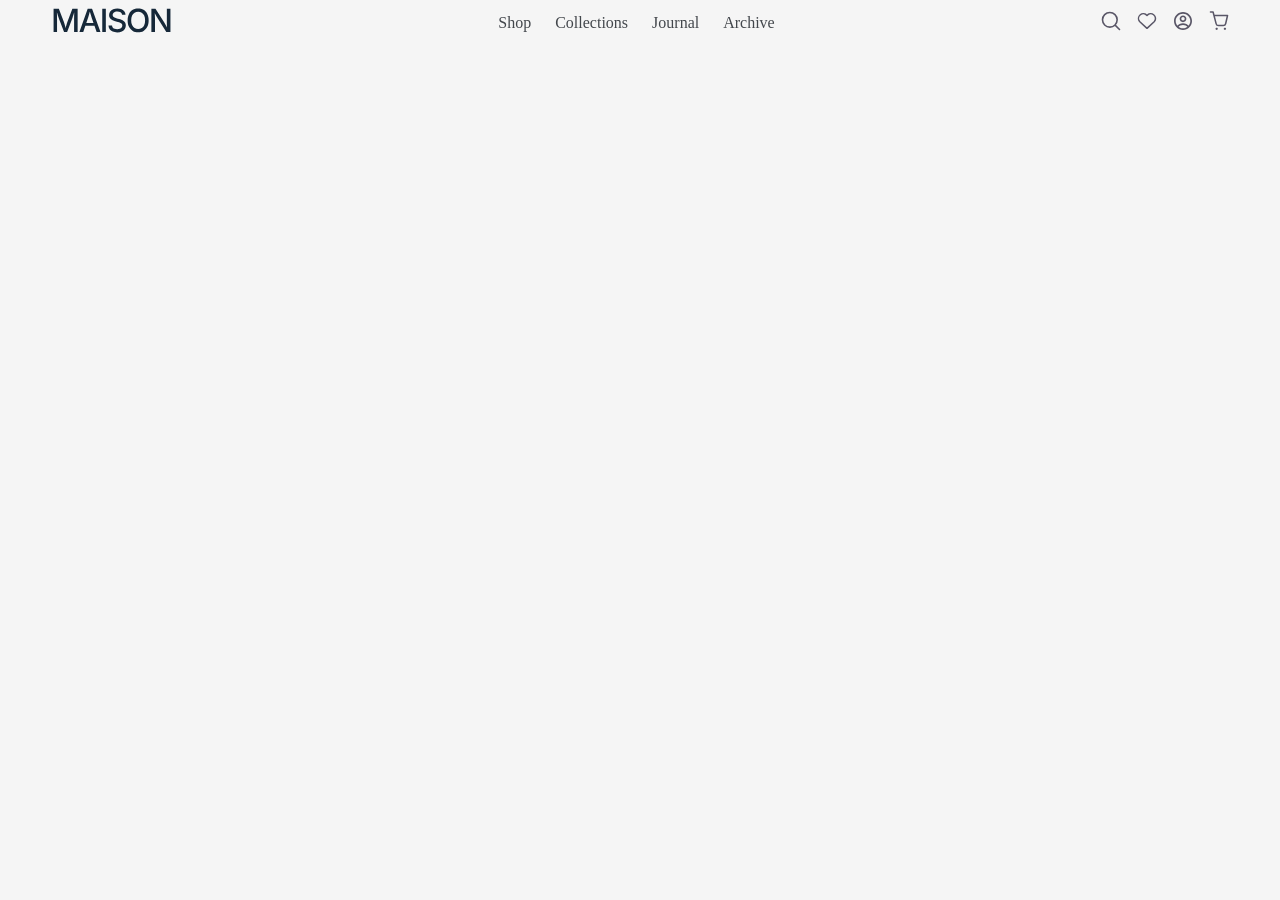
==== index.html @ d55e0b12 "Creat navbar" ====
<!DOCTYPE html>
<html lang="en">
<head>
    <meta charset="UTF-8">
    <meta name="viewport" content="width=device-width, initial-scale=1.0">
    <title>Document</title>
    <link  rel="stylesheet" href="./assets/CSS/main.css"> 
</head>
<body>
    <div class="header">
    <div class="container">
        <div class="row">
            <div class="logo">
            <a href="index.html">
                 <img src="./assets/imgs/Brand Logo.svg">
            </a>
            </div>
            <div class="list">
            <ul>
                <li><a href="shop.html">Shop</a></li>
                <li><a href="#">Collections</a></li>
                <li><a href="#">Journal</a></li>
                <li><a href="#">Archive</a></li>
            </ul>
            </div>
            <div class="icons">
            <ul>
                <li>
                  <a href="#">
                 <img src="./assets/imgs/Search.svg">
                  </a>
                </li>
                  <li>
                  <a href="wishlist.html">
                 <img src="./assets/imgs/Heart.svg">
                  </a>
                </li>
                  <li>
                  <a href="login.html">
                 <img src="./assets/imgs/Avatar.svg">
                  </a>
                </li>
                  <li>
                  <a href="cart.html">
                 <img src="./assets/imgs/Shopping cart.svg">
                  </a>
                </li>
            </ul>
        </div>
        </div>
    </div>
</div>



</body>
</html>
---- assets/CSS/main.css ----
*{
    padding: 0;
    margin: 0;
    box-sizing: border-box;
}
.header{
    display: flex;
    justify-content: space-between;

}
ul{
    list-style: none;
}
.list ul{
    display:flex;
    gap:24px;
}
.list a{
    color:#43474C
}
body{
    background-color:#F5F5F5;
}
a{
    text-decoration: none;
}
.icons ul{
    display: flex;
    gap:16px;
}

.container {

    margin: auto;
}

.row {
    display: flex;
    flex-wrap: wrap;
    justify-content: space-between;
    align-items: center;
    gap:326.29px;
}
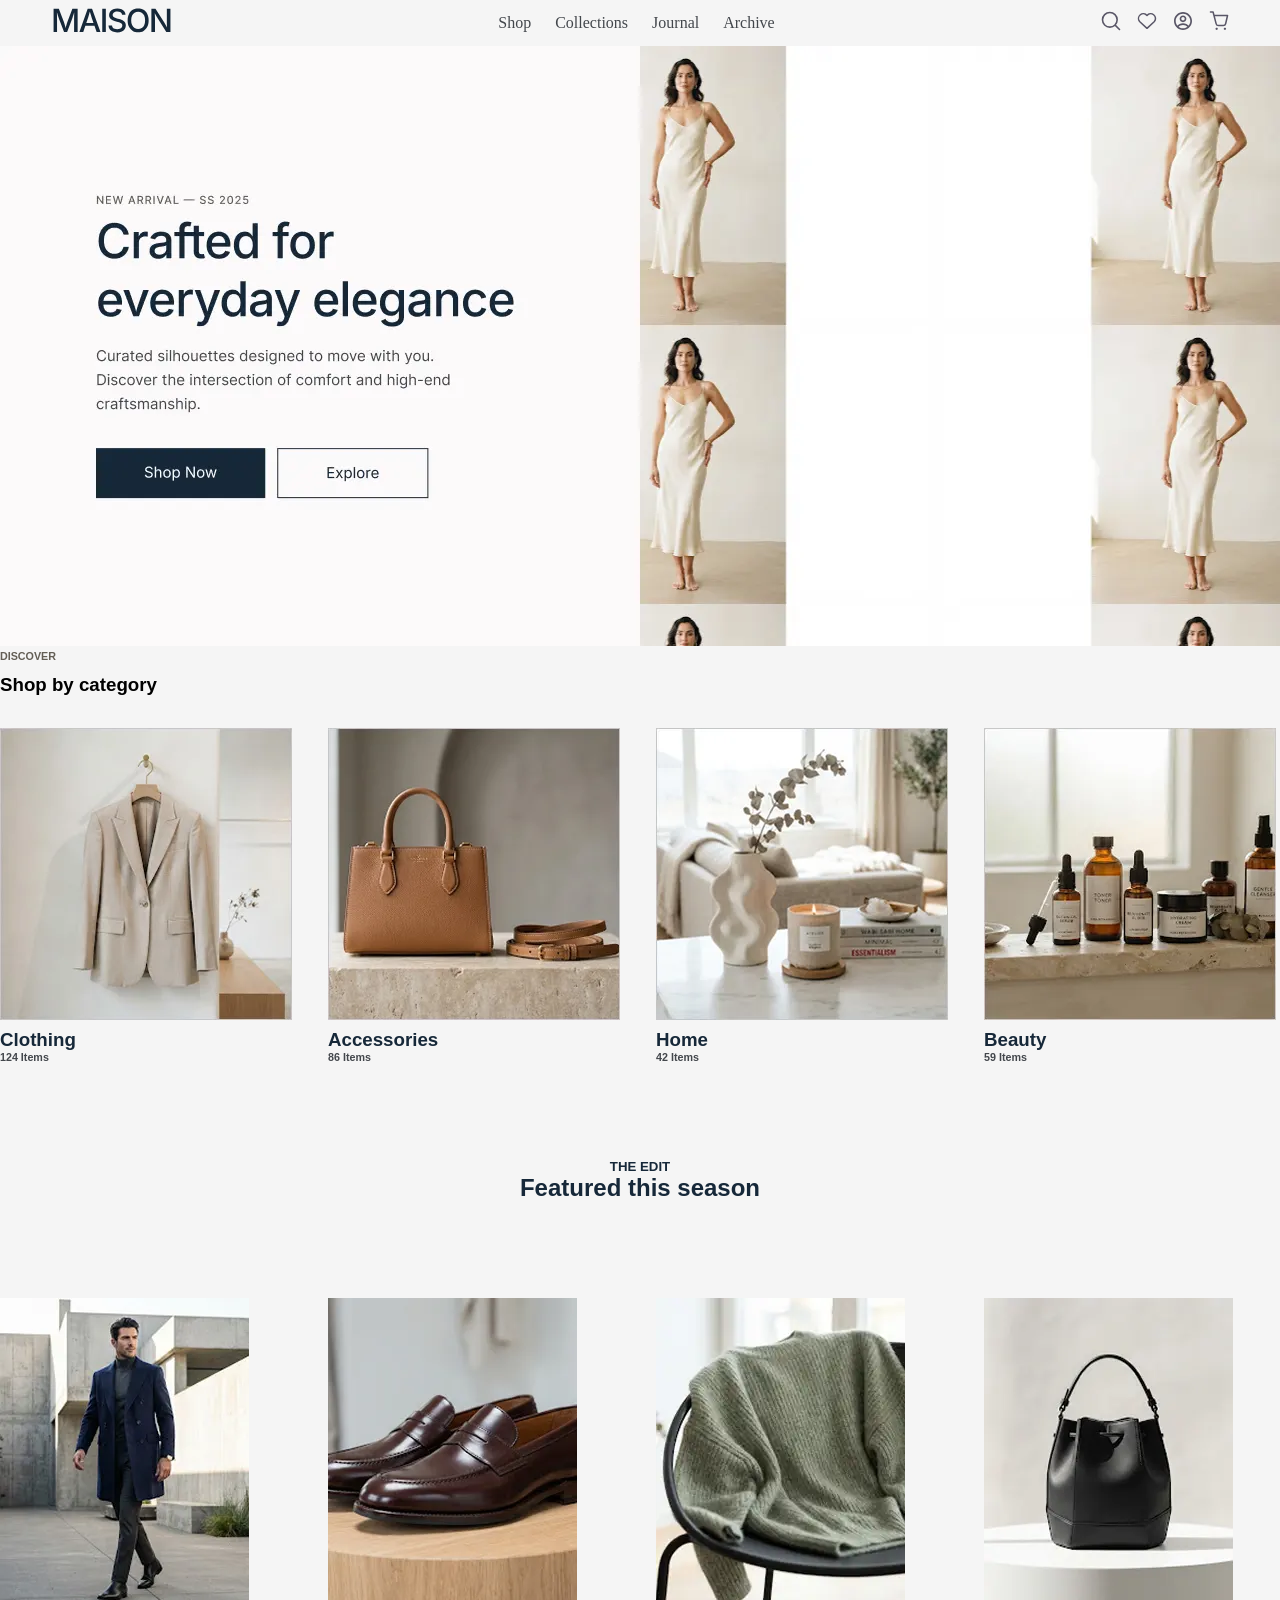
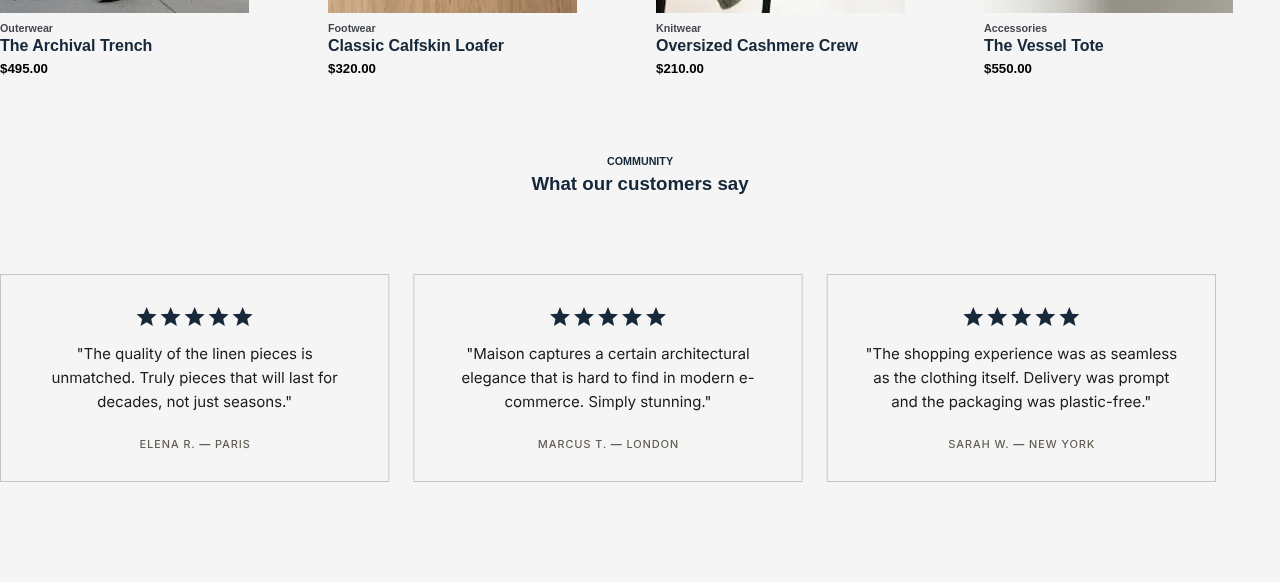
==== commit f36b93c9: "Complete homepage content" ====
--- a/index.html
+++ b/index.html
@@ -50,8 +50,82 @@
         </div>
     </div>
 </div>
-
-
+<div class="sections">
+  <div class="container">
+      <div class="section1">
+         <img src="./assets/imgs/Hero Section.webp" height="600" width="1280">
+      </div>
+      <div class="section2">
+       <div class="title">
+          <h6>DISCOVER</h6>
+          <h3>Shop by category</h3>
+       </div>
+       <div class="collections">
+            <div class="collection">
+              <img src="./assets/imgs/clothes.webp">
+              <h3>Clothing</h3>
+              <h6>124 Items</h6>
+            </div>
+            <div class="collection">
+              <img src="./assets/imgs/bags.webp">
+              <h3>Accessories</h3>
+              <h6>86 Items</h6>
+            </div>
+            <div class="collection">
+              <img src="./assets/imgs/homedec (1).webp">
+              <h3>Home</h3>
+              <h6>42 Items</h6>
+            </div>
+            <div class="collection">
+              <img src="./assets/imgs/carepro.webp">
+              <h3>Beauty</h3>
+              <h6>59 Items</h6>
+            </div>
+       </div>
+     </div>
+     <div class="section3">
+       <div class="top">
+         <h5>THE EDIT</h5>
+         <h2>Featured this season</h2>
+       </div>
+       <div class="collections">
+        <div class="collection">
+              <img src="./assets/imgs/op1.webp">
+              <h6>Outerwear</h6>
+              <h4> The Archival Trench</h4>
+              <h5>$495.00 </h5>
+        </div>
+        <div class="collection">
+              <img src="./assets/imgs/op2.webp">
+              <h6>Footwear </h6>
+              <h4>Classic Calfskin Loafer </h4>
+              <h5> $320.00</h5>
+        </div>
+        <div class="collection">
+              <img src="./assets/imgs/op3.webp">
+              <h6> Knitwear</h6>
+              <h4>Oversized Cashmere Crew </h4>
+              <h5> $210.00</h5>
+        </div>
+        <div class="collection">
+              <img src="./assets/imgs/op4.webp">
+              <h6>Accessories </h6>
+              <h4> The Vessel Tote</h4>
+              <h5> $550.00</h5>
+        </div>
+       </div>
+      </div>
+      <div class="section3">
+        <div class="title2">
+          <h6> COMMUNITY</h6>
+          <h3>What our customers say </h3>
+       </div>
+       <div class="select">
+          <img src="./assets/imgs/Container.svg">
+       </div>
+      </div>
+  </div>
+</div>
 
 </body>
 </html>
--- a/assets/CSS/main.css
+++ b/assets/CSS/main.css
@@ -41,4 +41,67 @@
     align-items: center;
     gap:326.29px;
 }
+.sections{
+     display: flex;
+    justify-content: space-between;
+}
+.title h6{
+    color:#635E55 ;
+    margin-bottom: 12px;
+}
+.title h2{
+    color: #162839;
+    margin-top: 0px;
+    margin-bottom: 12px;
+}
+.title{
+    font-family:Arial, Helvetica, sans-serif;
+}
+.collections{
+    display: flex;
+    gap:38px;
+}
+.collection
+{
+ width: 290px;
+ font-family:Arial, Helvetica, sans-serif;
+}
+.collection img{
+    margin-top: 32px;
+    margin-bottom: 5px;
+}
+.collection h3{
+    color: #162839;
+}
+.collection h6{
+    color: #43474C;
+}
+.top {
+  color: #162839;
+  font-family:Arial, Helvetica, sans-serif;
+  text-align: center;
+  margin-top: 96px;
+  margin-bottom: 64.01px;
+}
 
+.collections h4{
+    color: #162839;
+    font-family:Arial, Helvetica, sans-serif;
+    margin-top: 3px;
+    margin-bottom: 6px;
+}
+.title2{
+    color: #162839;
+  font-family:Arial, Helvetica, sans-serif;
+  text-align: center;
+  margin-bottom: 64.01px;
+  margin-top: 64.01px;
+  padding: 15px;
+
+}
+.title2 h6{
+    margin-bottom: 6px;
+}
+.select{
+    margin-bottom: 96px;
+}
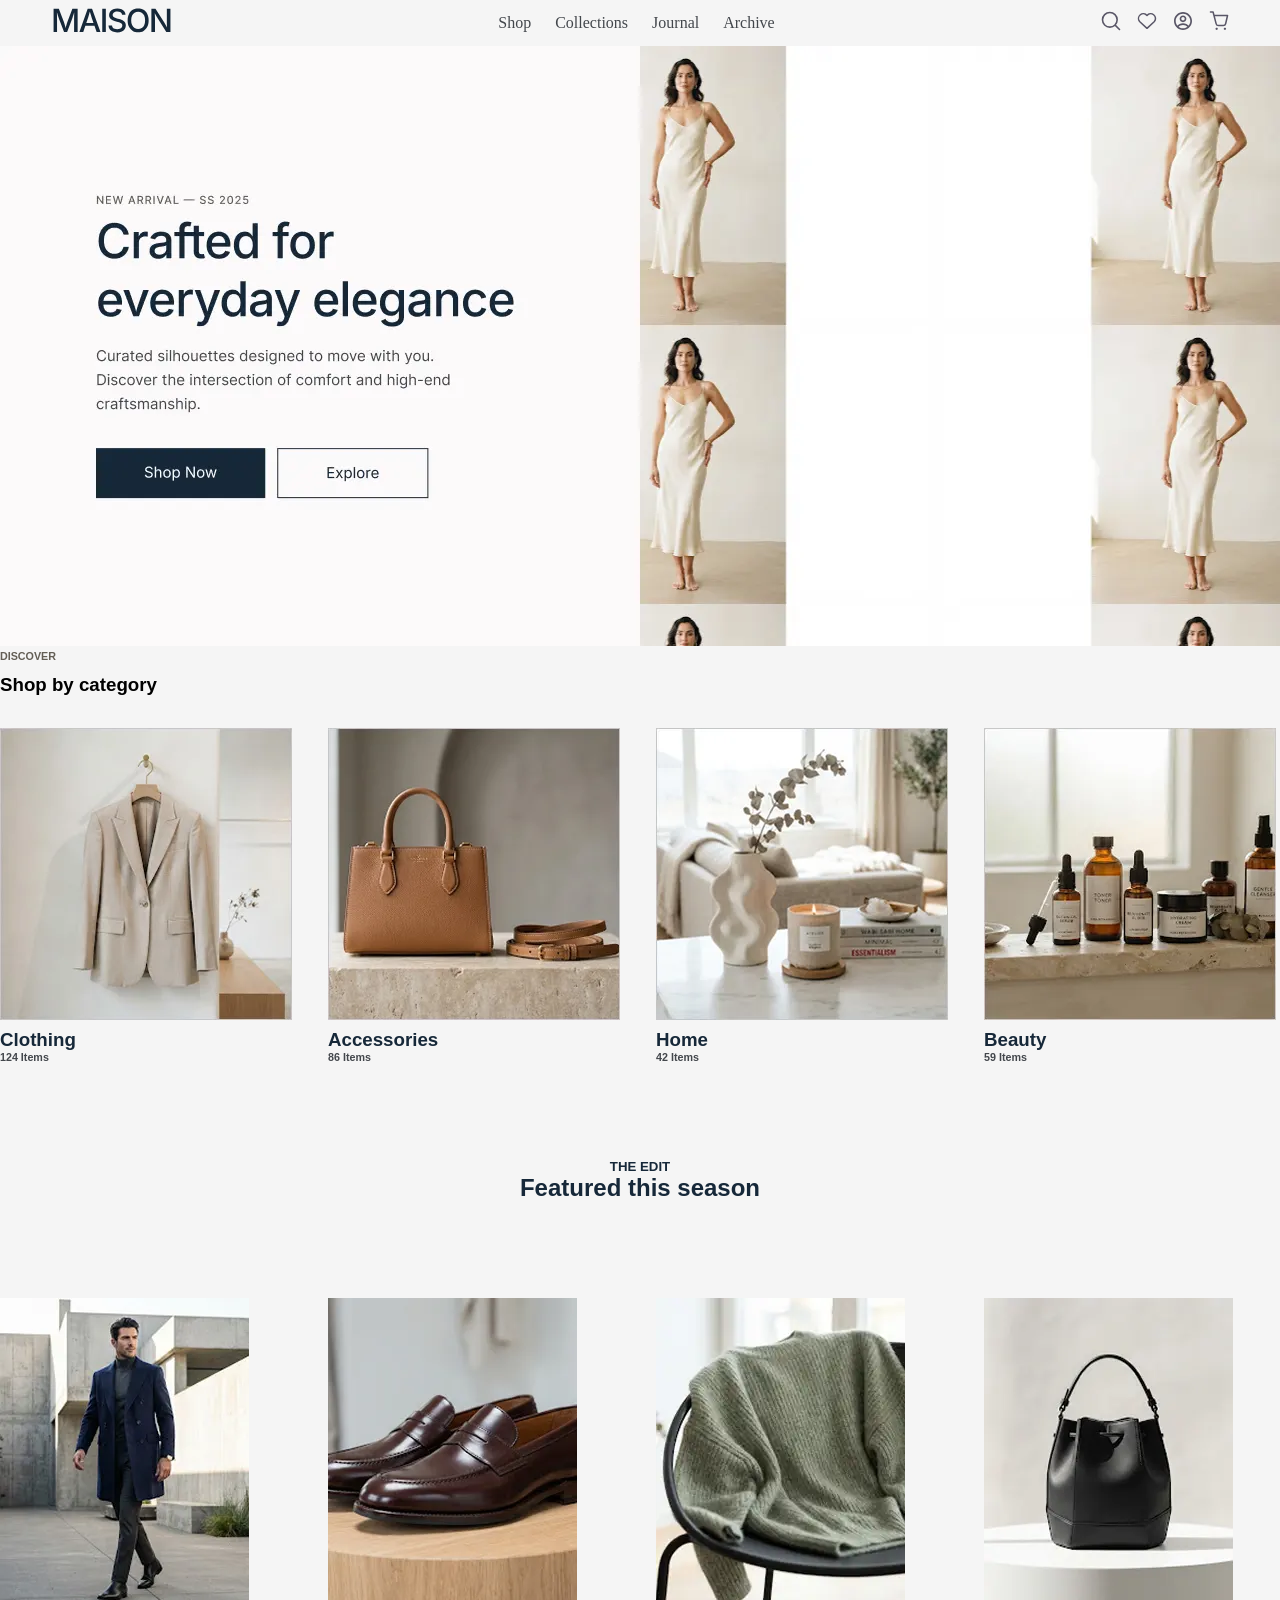
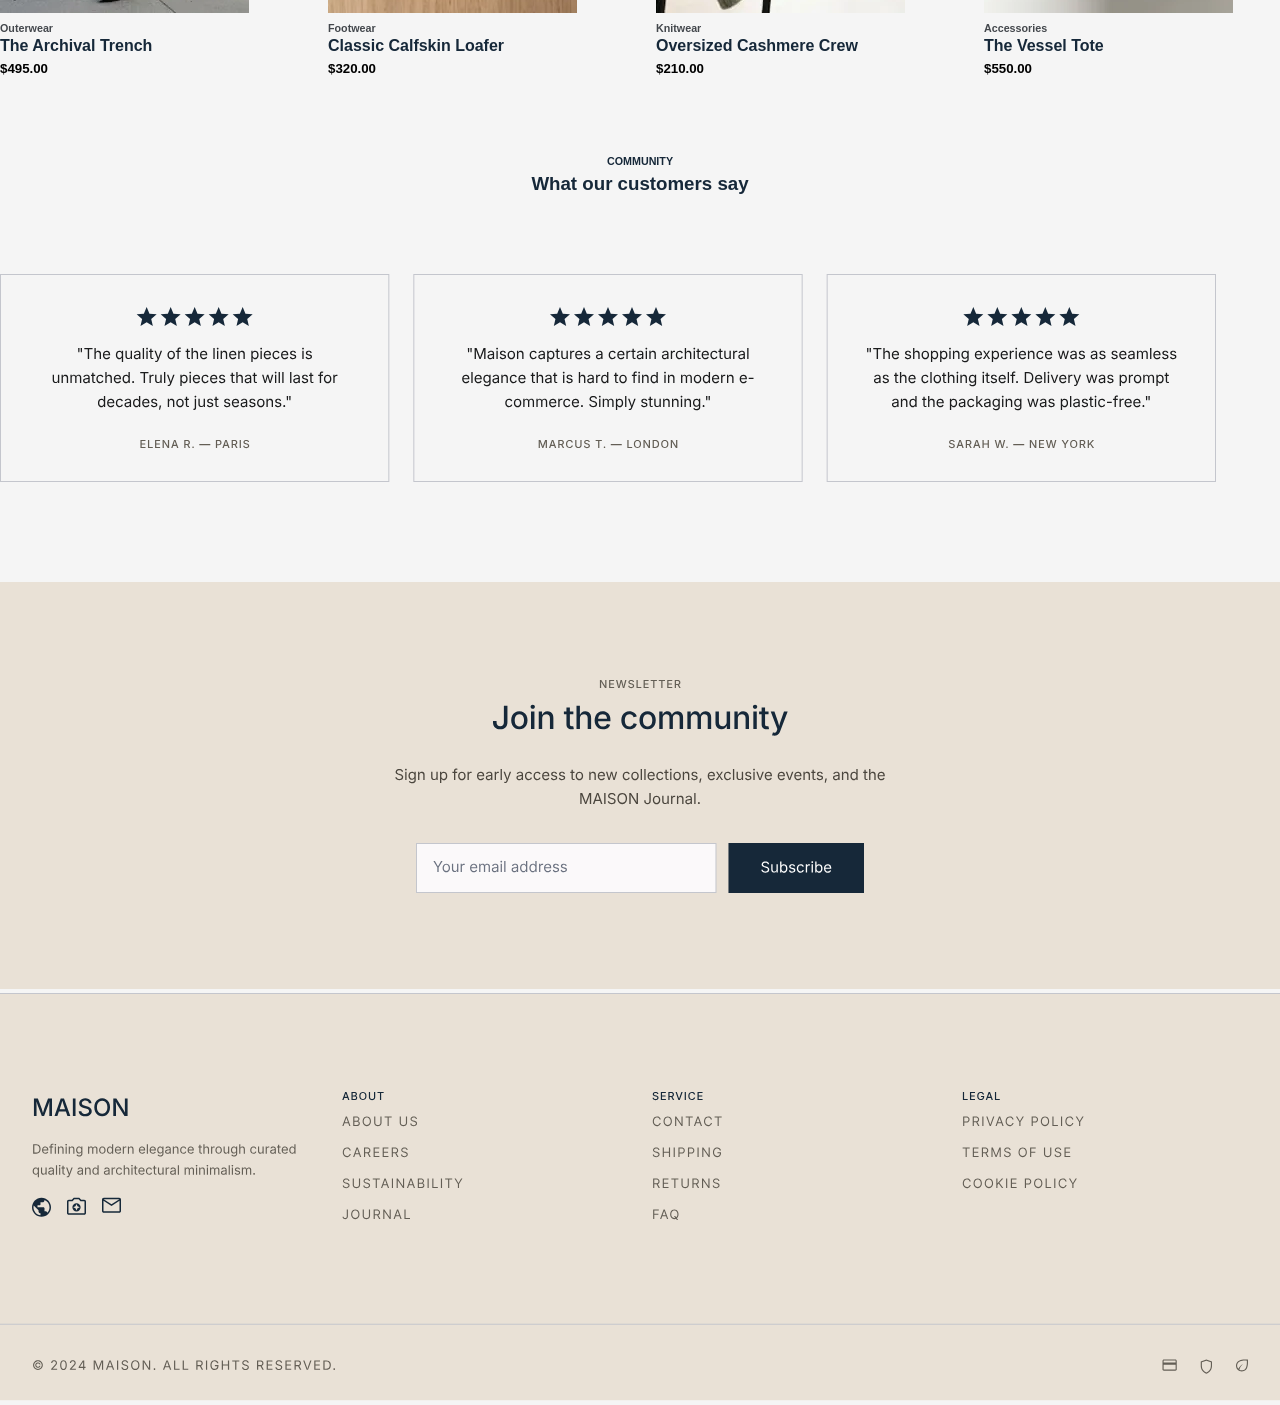
==== commit 1e2b8afc: "Create homepage footer" ====
--- a/index.html
+++ b/index.html
@@ -124,6 +124,10 @@
           <img src="./assets/imgs/Container.svg">
        </div>
       </div>
+      <div class="lastsection_footer">
+         <div><img src="./assets/imgs/joincomm.svg"> </div>
+         <div class="footer"> <img src="./assets/imgs/Footer.svg"></div>
+      </div>
   </div>
 </div>
 
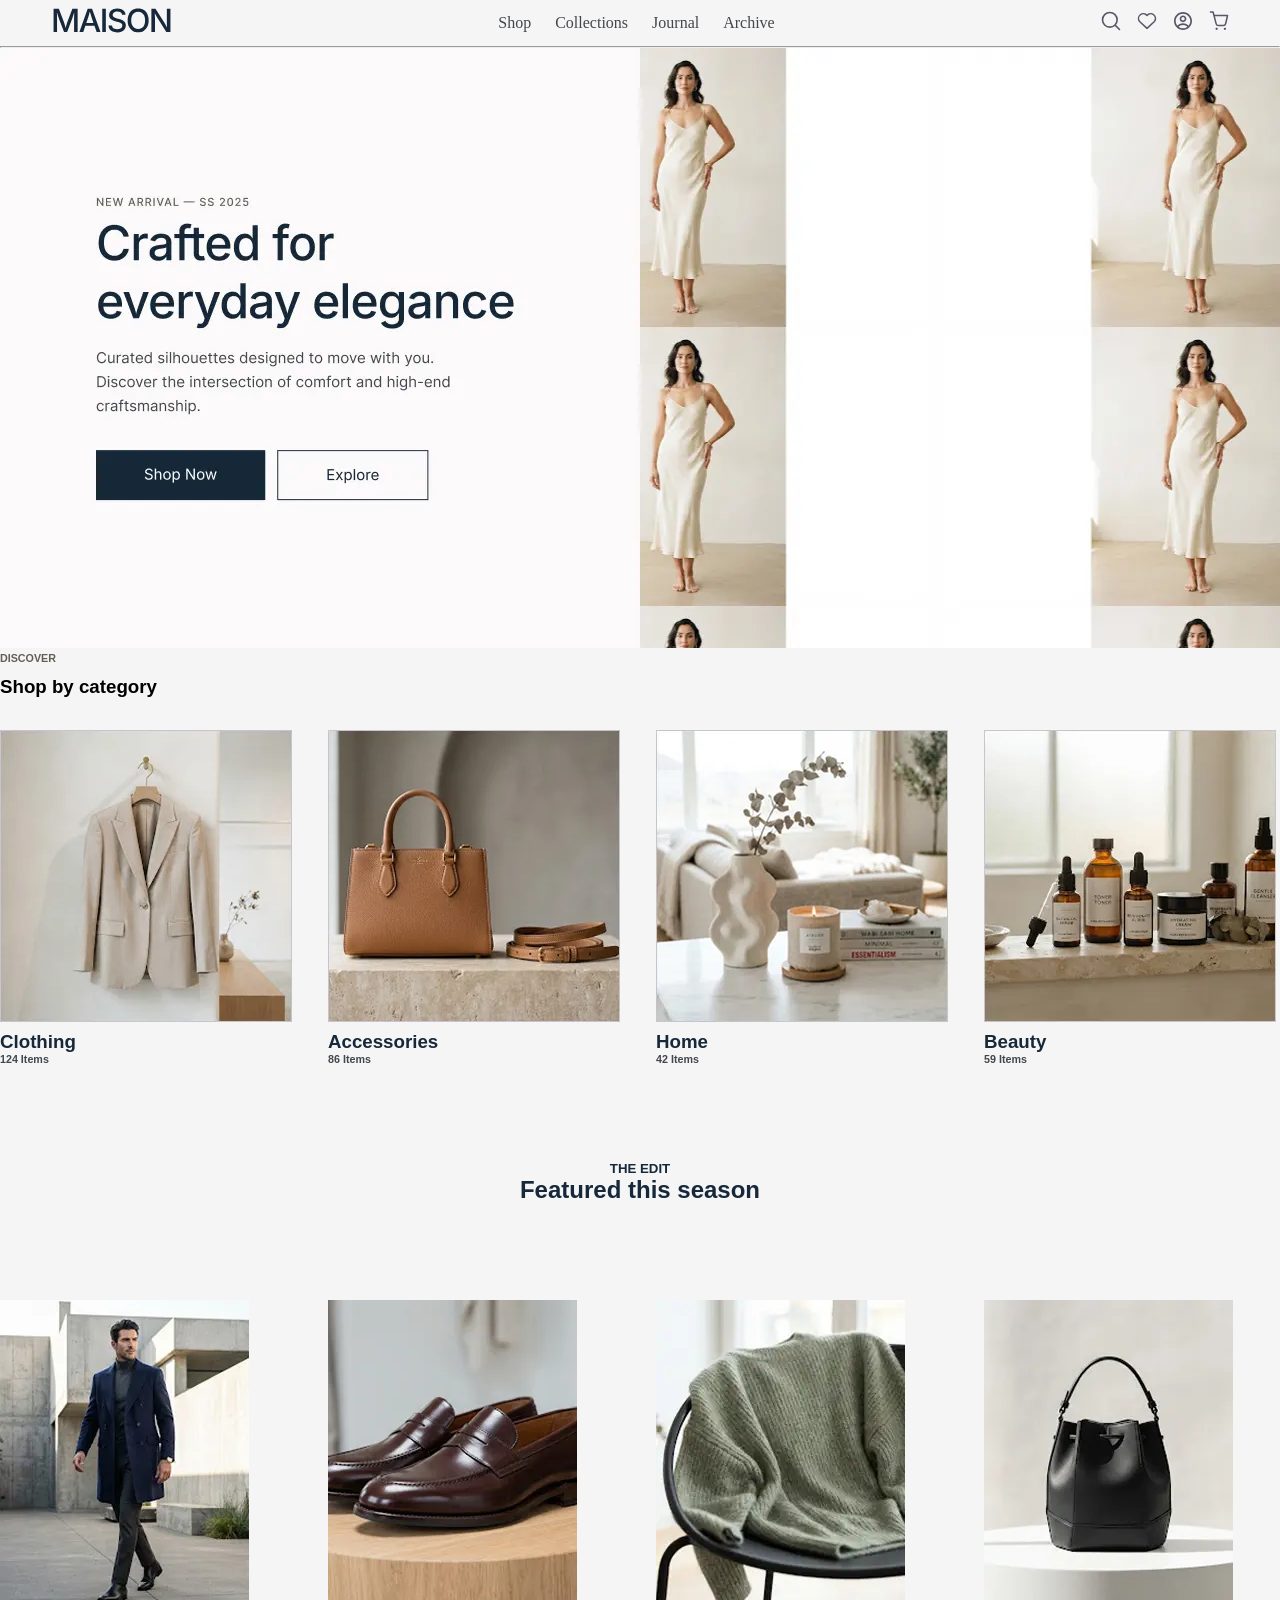
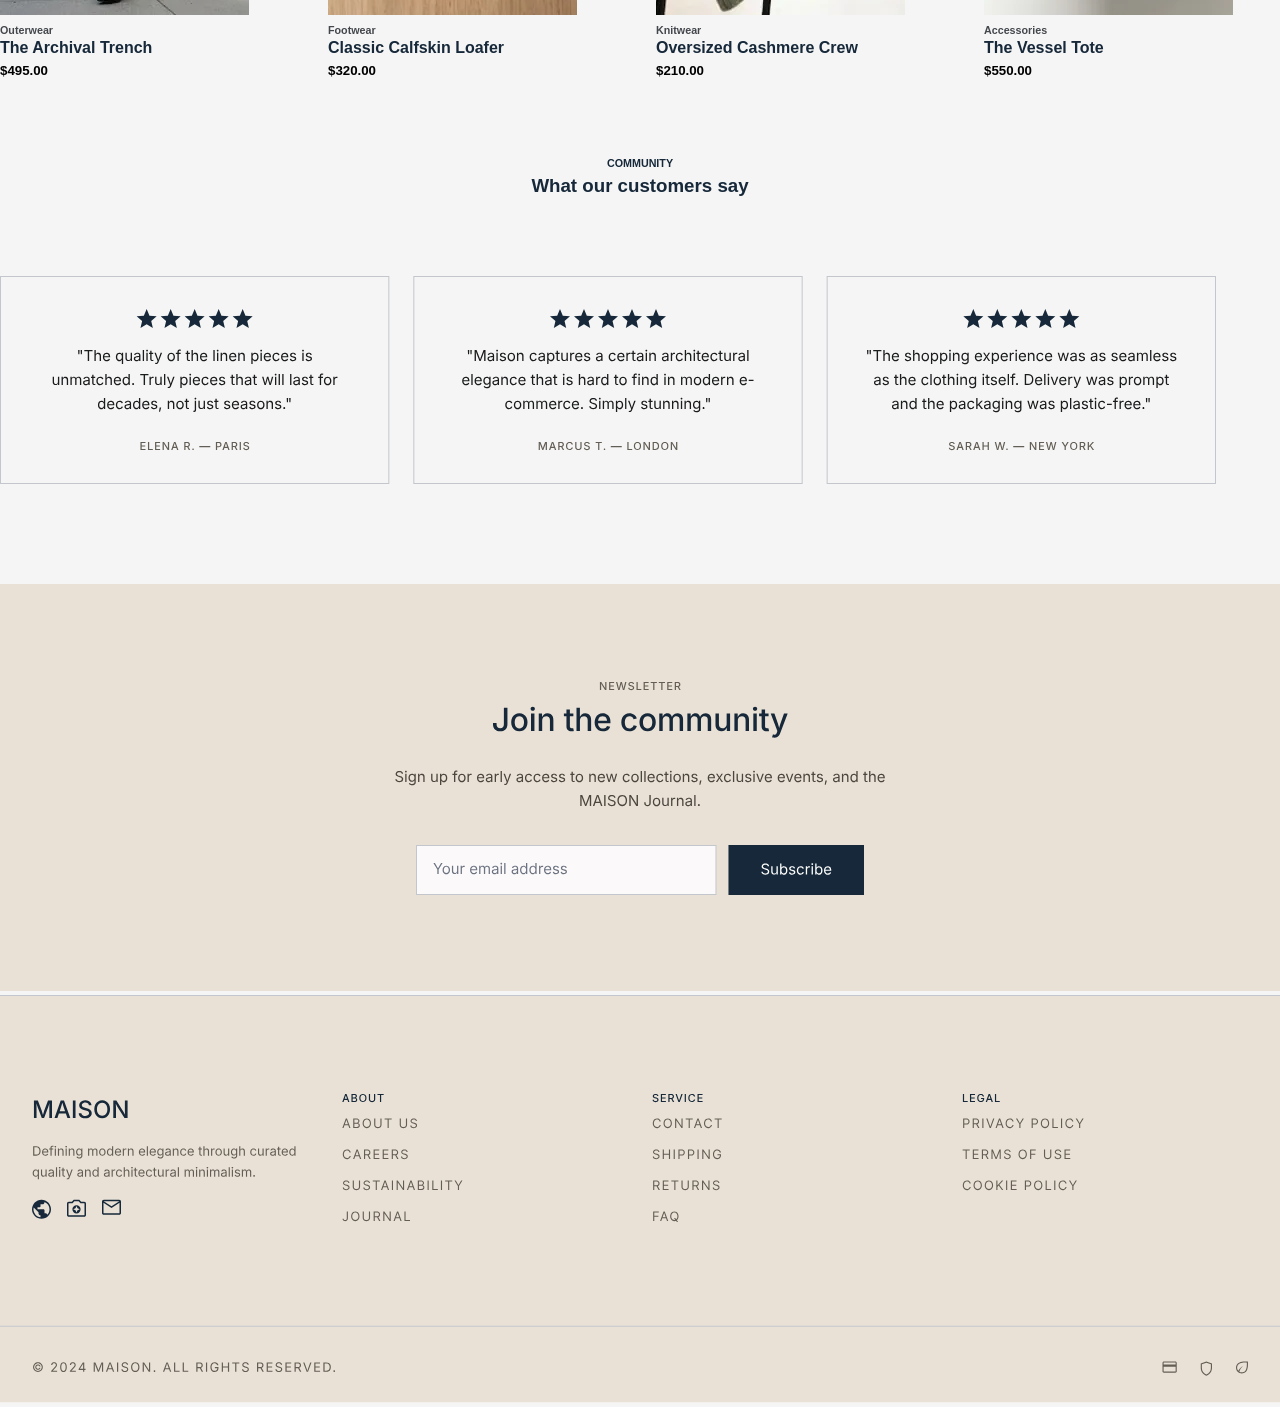
==== commit b3672478: "Start shop page" ====
--- a/index.html
+++ b/index.html
@@ -46,10 +46,12 @@
                   </a>
                 </li>
             </ul>
+            
         </div>
         </div>
     </div>
 </div>
+<hr>
 <div class="sections">
   <div class="container">
       <div class="section1">
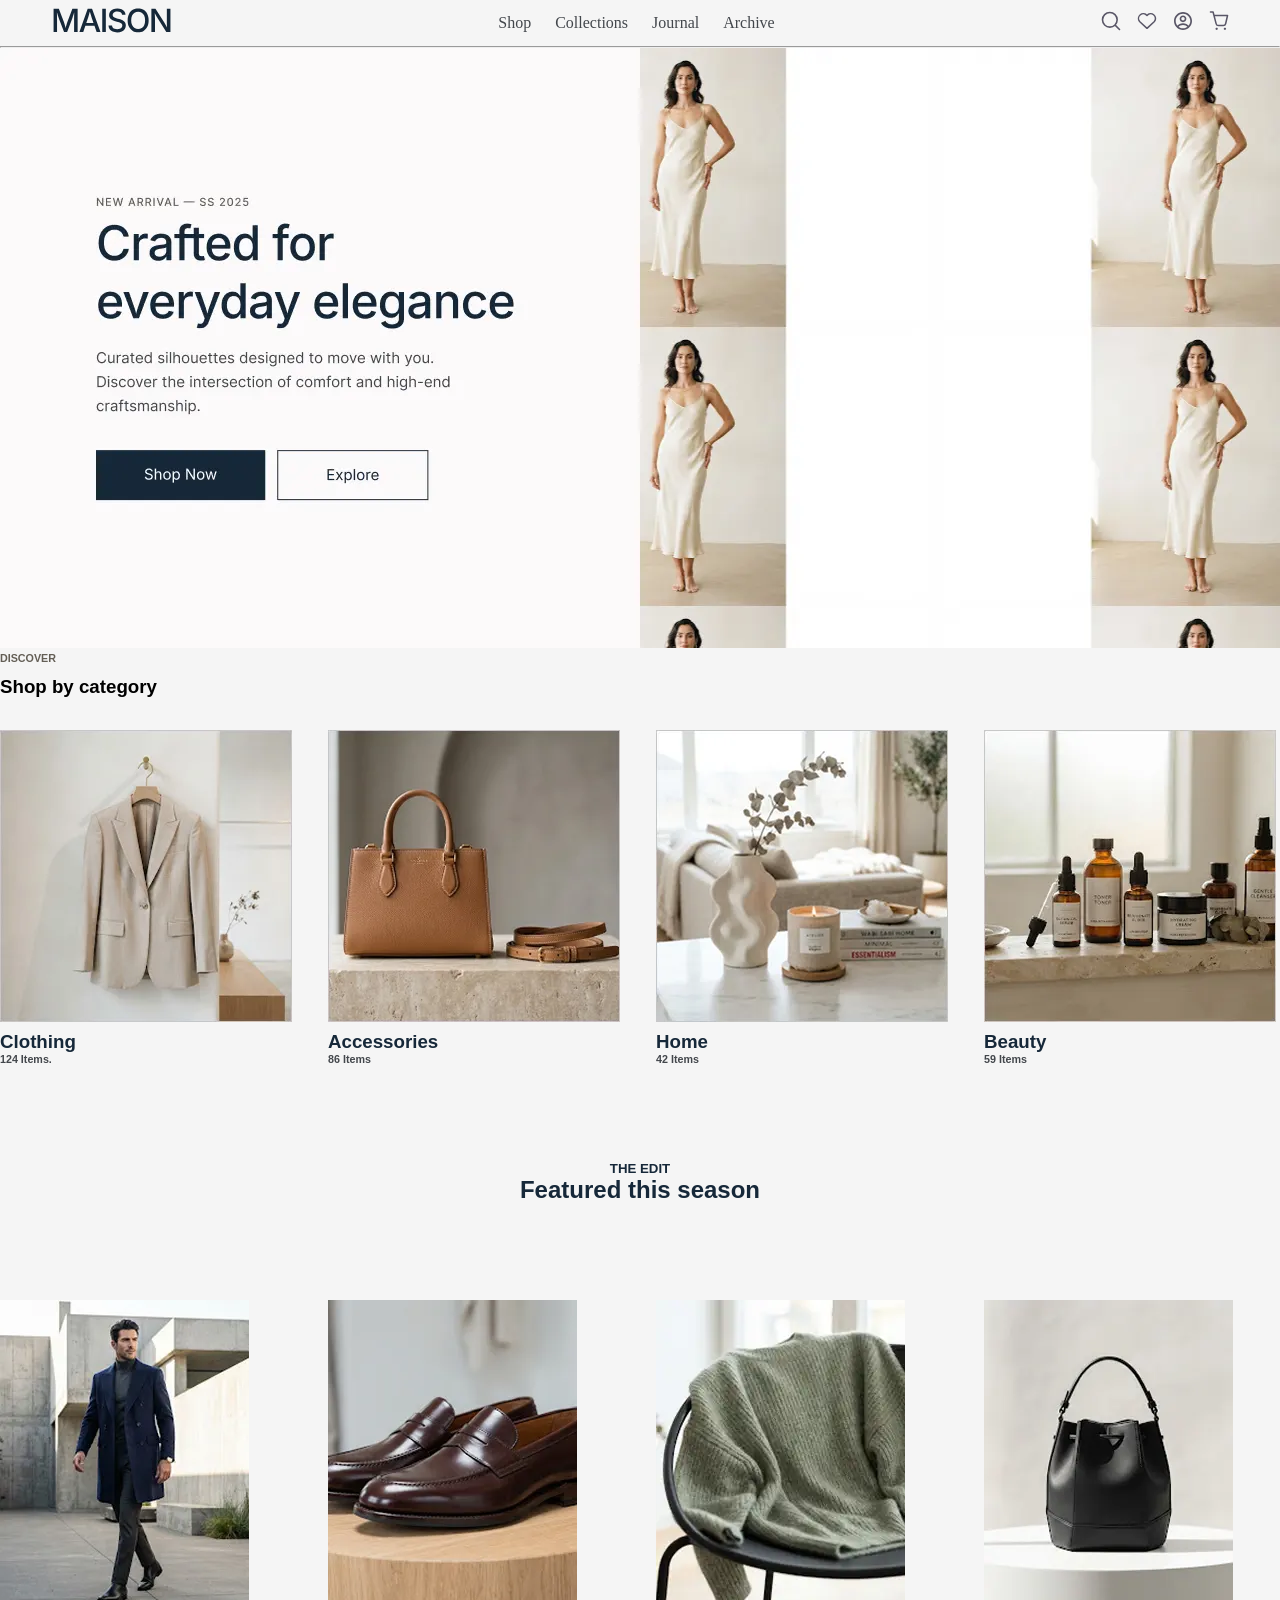
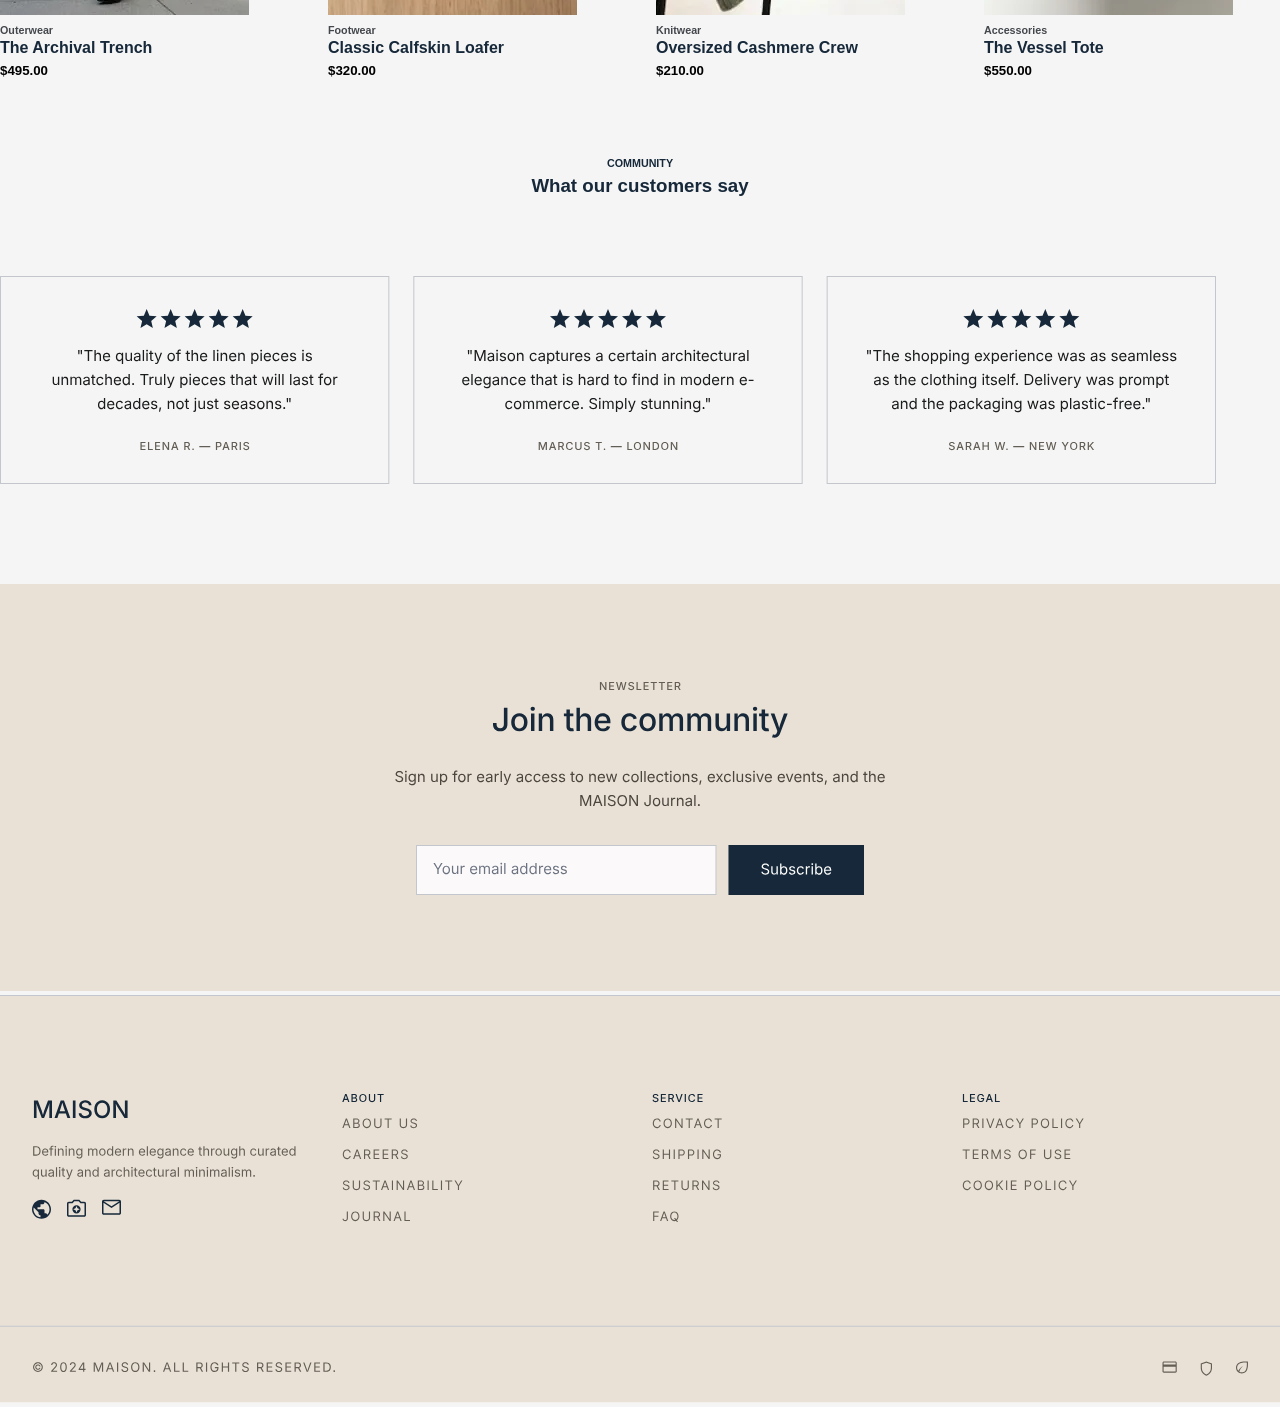
==== commit 115840ba: "fix: re-trigger deployment" ====
--- a/index.html
+++ b/index.html
@@ -12,13 +12,14 @@
         <div class="row">
             <div class="logo">
             <a href="index.html">
-                 <img src="./assets/imgs/Brand Logo.svg">
+                 <img src="./assets/imgs/Brand Logo.svg" >
             </a>
             </div>
             <div class="list">
             <ul>
                 <li><a href="shop.html">Shop</a></li>
                 <li><a href="#">Collections</a></li>
+
                 <li><a href="#">Journal</a></li>
                 <li><a href="#">Archive</a></li>
             </ul>
@@ -66,7 +67,7 @@
             <div class="collection">
               <img src="./assets/imgs/clothes.webp">
               <h3>Clothing</h3>
-              <h6>124 Items</h6>
+              <h6>124 Items.</h6>
             </div>
             <div class="collection">
               <img src="./assets/imgs/bags.webp">
@@ -113,7 +114,7 @@
               <img src="./assets/imgs/op4.webp">
               <h6>Accessories </h6>
               <h4> The Vessel Tote</h4>
-              <h5> $550.00</h5>
+              <h5> $550.00  </h5>
         </div>
        </div>
       </div>
@@ -121,6 +122,7 @@
         <div class="title2">
           <h6> COMMUNITY</h6>
           <h3>What our customers say </h3>
+          
        </div>
        <div class="select">
           <img src="./assets/imgs/Container.svg">
